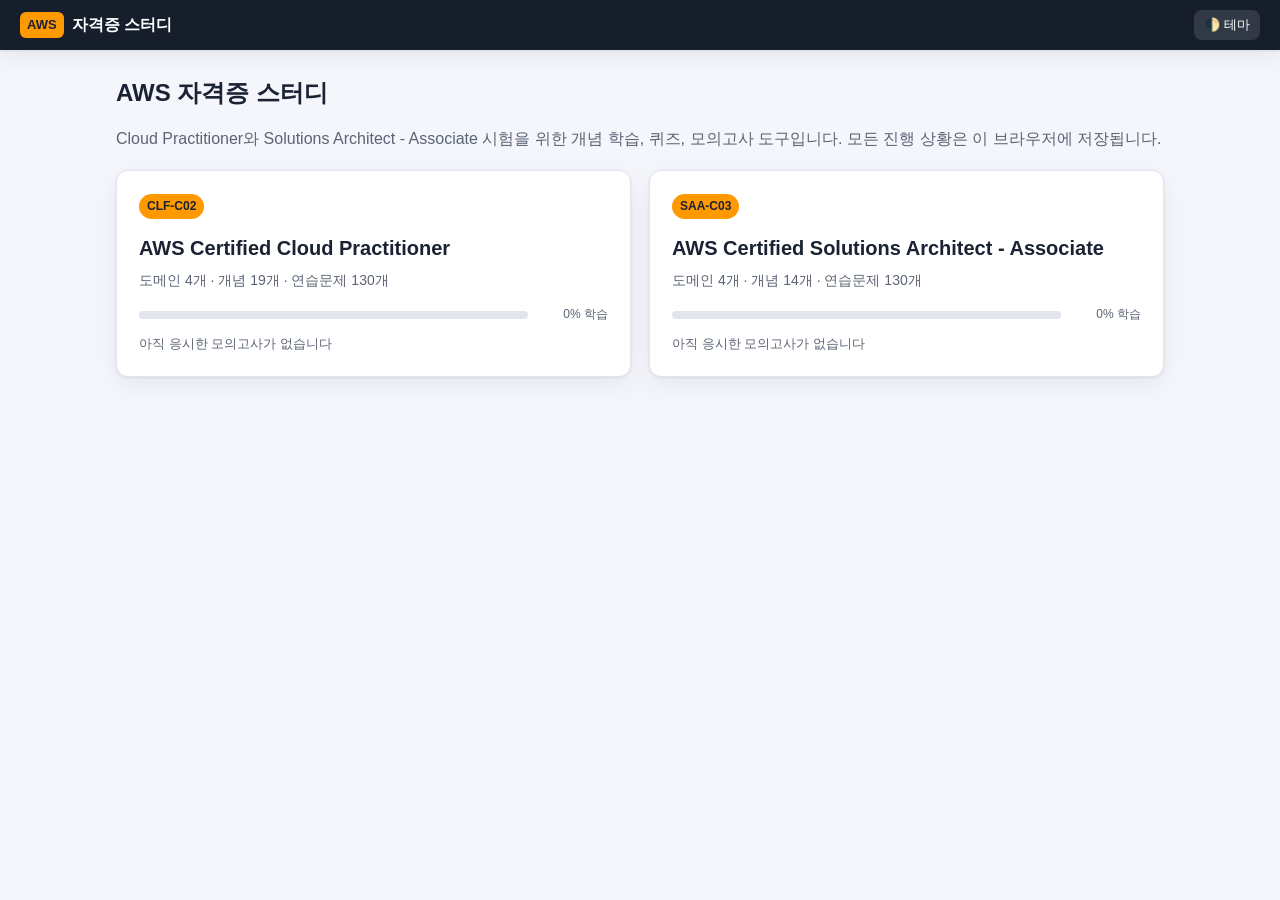
==== index.html @ 77d7de27 "Add AWS certification study app (CLF-C02 / SAA-C03) Concept viewer, quiz engine, and timed mock exam" ====
<!DOCTYPE html>
<html lang="ko">
<head>
<meta charset="UTF-8">
<meta name="viewport" content="width=device-width, initial-scale=1">
<title>AWS 자격증 스터디</title>
<link rel="stylesheet" href="css/style.css">
</head>
<body>
<header id="topbar">
  <a class="brand" href="#/"><span class="logo">AWS</span> 자격증 스터디</a>
  <span class="crumb" id="crumb"></span>
  <span class="spacer"></span>
  <button class="theme-toggle" id="theme-toggle">🌓 테마</button>
</header>
<main id="app"></main>

<script src="js/data/clf-c02.data.js"></script>
<script src="js/data/saa-c03.data.js"></script>
<script src="js/app.js"></script>
</body>
</html>
---- css/style.css ----
:root {
  --bg: #f4f6fb;
  --bg-elev: #ffffff;
  --fg: #1a2233;
  --muted: #5b6474;
  --border: #e1e5ee;
  --accent: #ff9900;
  --accent-fg: #1a2233;
  --accent2: #232f3e;
  --success: #1a7f37;
  --success-bg: #e6f4ea;
  --danger: #c53030;
  --danger-bg: #fdecec;
  --radius: 12px;
  --shadow: 0 1px 3px rgba(20, 25, 40, 0.08), 0 8px 24px rgba(20, 25, 40, 0.06);
  --topbar-bg: #161e2c;
  --topbar-fg: #ffffff;
}

@media (prefers-color-scheme: dark) {
  :root {
    --bg: #12161f;
    --bg-elev: #1a202c;
    --fg: #e7ebf3;
    --muted: #9aa5b6;
    --border: #2b3243;
    --accent: #ffb84d;
    --accent-fg: #12161f;
    --accent2: #e7ebf3;
    --success: #4ade80;
    --success-bg: #123321;
    --danger: #f87171;
    --danger-bg: #3a1616;
    --shadow: 0 1px 3px rgba(0, 0, 0, 0.3), 0 8px 24px rgba(0, 0, 0, 0.35);
  }
}

html[data-theme="light"] {
  --bg: #f4f6fb; --bg-elev: #ffffff; --fg: #1a2233; --muted: #5b6474; --border: #e1e5ee;
  --accent: #ff9900; --accent-fg: #1a2233; --accent2: #232f3e;
  --success: #1a7f37; --success-bg: #e6f4ea; --danger: #c53030; --danger-bg: #fdecec;
  --shadow: 0 1px 3px rgba(20, 25, 40, 0.08), 0 8px 24px rgba(20, 25, 40, 0.06);
}
html[data-theme="dark"] {
  --bg: #12161f; --bg-elev: #1a202c; --fg: #e7ebf3; --muted: #9aa5b6; --border: #2b3243;
  --accent: #ffb84d; --accent-fg: #12161f; --accent2: #e7ebf3;
  --success: #4ade80; --success-bg: #123321; --danger: #f87171; --danger-bg: #3a1616;
  --shadow: 0 1px 3px rgba(0, 0, 0, 0.3), 0 8px 24px rgba(0, 0, 0, 0.35);
}

* { box-sizing: border-box; }
html, body { height: 100%; }
body {
  margin: 0;
  background: var(--bg);
  color: var(--fg);
  font-family: -apple-system, BlinkMacSystemFont, "Segoe UI", "Malgun Gothic", "Apple SD Gothic Neo", Roboto, Helvetica, Arial, sans-serif;
  line-height: 1.55;
}
a { color: inherit; }
button { font-family: inherit; }

#topbar {
  position: sticky; top: 0; z-index: 20;
  display: flex; align-items: center; gap: 12px;
  padding: 10px 20px;
  background: var(--topbar-bg);
  color: var(--topbar-fg);
  box-shadow: var(--shadow);
}
#topbar .brand {
  font-weight: 700; font-size: 16px; text-decoration: none; color: var(--topbar-fg);
  display: flex; align-items: center; gap: 8px;
}
#topbar .brand .logo {
  background: var(--accent); color: #1a2233; font-weight: 800;
  padding: 3px 7px; border-radius: 6px; font-size: 13px;
}
#topbar .crumb { color: #cfd6e4; font-size: 13px; }
#topbar .spacer { flex: 1; }
#topbar .theme-toggle {
  background: rgba(255,255,255,0.12); color: #fff; border: none; border-radius: 8px;
  padding: 6px 10px; cursor: pointer; font-size: 13px;
}
#topbar .theme-toggle:hover { background: rgba(255,255,255,0.22); }

#app { max-width: 1080px; margin: 0 auto; padding: 20px 16px 64px; }

.card {
  background: var(--bg-elev);
  border: 1px solid var(--border);
  border-radius: var(--radius);
  box-shadow: var(--shadow);
  padding: 20px;
}

.grid-2 { display: grid; grid-template-columns: 1fr 1fr; gap: 16px; }
@media (max-width: 720px) { .grid-2 { grid-template-columns: 1fr; } }

.cert-cards { display: grid; grid-template-columns: 1fr 1fr; gap: 18px; margin-top: 18px; }
@media (max-width: 720px) { .cert-cards { grid-template-columns: 1fr; } }
.cert-card {
  display: block; text-decoration: none; color: inherit;
  background: var(--bg-elev); border: 1px solid var(--border); border-radius: var(--radius);
  padding: 22px; box-shadow: var(--shadow); transition: transform .12s ease, box-shadow .12s ease;
}
.cert-card:hover { transform: translateY(-2px); box-shadow: 0 4px 8px rgba(20,25,40,.12), 0 14px 30px rgba(20,25,40,.10); }
.cert-card .code { display:inline-block; background: var(--accent); color: var(--accent-fg); font-weight:700; font-size:12px; padding:3px 8px; border-radius:999px; margin-bottom:10px; }
.cert-card h2 { margin: 4px 0 6px; font-size: 20px; }
.cert-card p { margin: 0; color: var(--muted); font-size: 14px; }

.progress-row { display:flex; align-items:center; gap:10px; margin-top:14px; }
.progress-bar { flex:1; height:8px; background: var(--border); border-radius: 999px; overflow:hidden; }
.progress-bar > span { display:block; height:100%; background: var(--accent); border-radius: 999px; }
.progress-label { font-size:12px; color: var(--muted); min-width:70px; text-align:right; }

.tabs { display:flex; gap:6px; flex-wrap:wrap; border-bottom:1px solid var(--border); margin-bottom:18px; padding-bottom: 0; }
.tabs a {
  text-decoration:none; color: var(--muted); font-size:14px; font-weight:600;
  padding:10px 14px; border-bottom:2px solid transparent; border-radius: 8px 8px 0 0;
}
.tabs a.active { color: var(--fg); border-bottom-color: var(--accent); background: var(--bg-elev); }
.tabs a:hover { color: var(--fg); }

.stat-row { display:flex; gap:14px; flex-wrap:wrap; margin-top: 14px; }
.stat { background: var(--bg-elev); border:1px solid var(--border); border-radius:10px; padding:12px 16px; min-width:120px; flex:1; }
.stat .n { font-size:22px; font-weight:800; }
.stat .l { font-size:12px; color: var(--muted); }

.domain-bars { margin-top:12px; display:flex; flex-direction:column; gap:8px; }
.domain-bar-row { display:flex; align-items:center; gap:10px; font-size:13px; }
.domain-bar-row .name { width:220px; color: var(--muted); flex-shrink:0; }
.domain-bar-row .bar { flex:1; height:10px; background: var(--border); border-radius:999px; overflow:hidden; }
.domain-bar-row .bar > span { display:block; height:100%; background: var(--accent2); }
.domain-bar-row .pct { width:38px; text-align:right; color: var(--muted); }

.layout-sidebar { display:grid; grid-template-columns: 260px 1fr; gap: 20px; align-items:start; }
@media (max-width: 800px) { .layout-sidebar { grid-template-columns: 1fr; } }

.side-nav { background: var(--bg-elev); border:1px solid var(--border); border-radius: var(--radius); padding: 10px; position: sticky; top: 68px; max-height: calc(100vh - 90px); overflow:auto; }
.side-nav .domain-group { margin-bottom: 6px; }
.side-nav .domain-title { font-weight:700; font-size:13px; padding:8px 10px; color: var(--muted); display:flex; justify-content:space-between; }
.side-nav a.task-link {
  display:flex; align-items:center; gap:8px; text-decoration:none; color: var(--fg);
  font-size: 13.5px; padding:7px 10px; border-radius:8px;
}
.side-nav a.task-link:hover { background: var(--bg); }
.side-nav a.task-link.active { background: var(--accent); color: var(--accent-fg); font-weight:600; }
.side-nav .check { width:14px; height:14px; border-radius:50%; border:2px solid var(--border); flex-shrink:0; }
.side-nav a.task-link.read .check { background: var(--success); border-color: var(--success); }

.concept-nav-btns { display:flex; justify-content:space-between; margin-top:22px; gap:10px; }

.key-points { padding-left: 20px; }
.key-points li { margin-bottom: 6px; }
blockquote.example {
  border-left: 3px solid var(--accent); margin: 16px 0; padding: 10px 16px;
  background: var(--bg); border-radius: 0 8px 8px 0; color: var(--muted); font-size: 14px;
}

.btn {
  display:inline-flex; align-items:center; justify-content:center; gap:6px;
  background: var(--accent); color: var(--accent-fg); border:none; border-radius:10px;
  padding: 10px 18px; font-size:14px; font-weight:700; cursor:pointer; text-decoration:none;
}
.btn:hover { filter: brightness(1.05); }
.btn.secondary { background: transparent; color: var(--fg); border:1px solid var(--border); }
.btn.ghost { background: transparent; color: var(--muted); border:none; }
.btn:disabled { opacity:.45; cursor:not-allowed; }
.btn.small { padding:6px 12px; font-size:13px; }
.btn.danger { background: var(--danger); color:#fff; }

label.field { display:block; font-size:13px; color: var(--muted); margin-bottom:6px; font-weight:600; }
select, input[type="text"], input[type="search"] {
  width:100%; padding:9px 12px; border-radius:8px; border:1px solid var(--border);
  background: var(--bg); color: var(--fg); font-size:14px;
}

.q-progress { display:flex; align-items:center; gap:12px; margin-bottom:16px; font-size:13px; color: var(--muted); }
.q-progress .bar { flex:1; height:8px; background: var(--border); border-radius:999px; overflow:hidden; }
.q-progress .bar > span { display:block; height:100%; background: var(--accent); }

.q-type-badge { display:inline-block; font-size:11px; font-weight:700; padding:2px 8px; border-radius:999px; background: var(--border); color: var(--muted); margin-bottom:10px; }
.q-text { font-size:17px; font-weight:600; margin: 4px 0 18px; white-space: pre-wrap; }

.choice-list { display:flex; flex-direction:column; gap:10px; }
.choice {
  display:flex; align-items:flex-start; gap:10px; text-align:left; width:100%;
  padding:12px 14px; border-radius:10px; border:1px solid var(--border); background: var(--bg-elev);
  cursor:pointer; font-size:14.5px; color: var(--fg);
}
.choice:hover { border-color: var(--accent); }
.choice .mark { width:20px; height:20px; border-radius:50%; border:2px solid var(--border); flex-shrink:0; margin-top:1px; display:flex; align-items:center; justify-content:center; font-size:12px; }
.choice.multi .mark { border-radius:5px; }
.choice.selected { border-color: var(--accent); background: color-mix(in srgb, var(--accent) 12%, var(--bg-elev)); }
.choice.selected .mark { background: var(--accent); border-color: var(--accent); color:#1a2233; }
.choice.correct { border-color: var(--success); background: var(--success-bg); }
.choice.correct .mark { background: var(--success); border-color: var(--success); color:#fff; }
.choice.incorrect { border-color: var(--danger); background: var(--danger-bg); }
.choice.incorrect .mark { background: var(--danger); border-color: var(--danger); color:#fff; }
.choice:disabled, .choice[disabled] { cursor:default; }

.explain-box { margin-top:16px; padding:14px 16px; border-radius:10px; background: var(--bg); border:1px solid var(--border); font-size:14px; }
.explain-box .verdict { font-weight:800; margin-bottom:6px; }
.explain-box .verdict.correct { color: var(--success); }
.explain-box .verdict.incorrect { color: var(--danger); }

.session-actions { display:flex; justify-content:flex-end; gap:10px; margin-top:20px; }

.result-hero { text-align:center; padding: 28px 20px; }
.result-hero .score { font-size:48px; font-weight:800; }
.result-hero .pass { color: var(--success); }
.result-hero .fail { color: var(--danger); }
.result-hero .sub { color: var(--muted); margin-top:6px; }

.exam-toolbar { display:flex; align-items:center; gap:14px; margin-bottom:16px; flex-wrap:wrap; }
.exam-toolbar .timer { font-variant-numeric: tabular-nums; font-weight:800; font-size:16px; padding:6px 12px; border-radius:8px; background: var(--bg-elev); border:1px solid var(--border); }
.exam-toolbar .timer.low { color: var(--danger); border-color: var(--danger); }

.qgrid { display:flex; flex-wrap:wrap; gap:6px; margin-bottom:18px; }
.qgrid button {
  width:32px; height:32px; border-radius:7px; border:1px solid var(--border); background: var(--bg-elev);
  color: var(--fg); font-size:12px; cursor:pointer; position:relative;
}
.qgrid button.current { border-color: var(--accent2); box-shadow: 0 0 0 2px var(--accent2) inset; }
.qgrid button.answered { background: var(--accent); color: var(--accent-fg); border-color: var(--accent); }
.qgrid button.flagged::after { content:"\2605"; position:absolute; top:-6px; right:-6px; font-size:11px; color: var(--danger); }

table.review-table, table.domain-table { width:100%; border-collapse: collapse; margin-top: 10px; }
table.domain-table td, table.domain-table th { padding:8px 10px; border-bottom:1px solid var(--border); font-size:13.5px; text-align:left; }

.qa-review { border:1px solid var(--border); border-radius:10px; padding:16px; margin-bottom:14px; }
.qa-review .tag { font-size:11px; font-weight:700; padding:2px 8px; border-radius:999px; }
.qa-review .tag.ok { background: var(--success-bg); color: var(--success); }
.qa-review .tag.bad { background: var(--danger-bg); color: var(--danger); }

.glossary-toolbar { display:flex; gap:10px; margin-bottom:16px; flex-wrap:wrap; }
.glossary-toolbar input { flex:2; min-width:200px; }
.glossary-toolbar select { flex:1; min-width:160px; }
.svc-grid { display:grid; grid-template-columns: repeat(auto-fill, minmax(260px, 1fr)); gap:12px; }
.svc-card { border:1px solid var(--border); border-radius:10px; padding:12px 14px; background: var(--bg-elev); }
.svc-card .name { font-weight:700; font-size:14px; margin-bottom:2px; }
.svc-card .cat { font-size:11px; color: var(--muted); margin-bottom:6px; display:inline-block; }
.svc-card .one { font-size:13px; color: var(--fg); }

.empty-state { text-align:center; padding: 40px 20px; color: var(--muted); }

h1 { font-size: 24px; margin: 4px 0 4px; }
h2 { font-size: 19px; }
h3 { font-size: 16px; }
.muted { color: var(--muted); }
.mt-0 { margin-top: 0; }
.section-title { display:flex; align-items:center; justify-content:space-between; margin-bottom: 6px; }
hr.sep { border:none; border-top:1px solid var(--border); margin: 20px 0; }
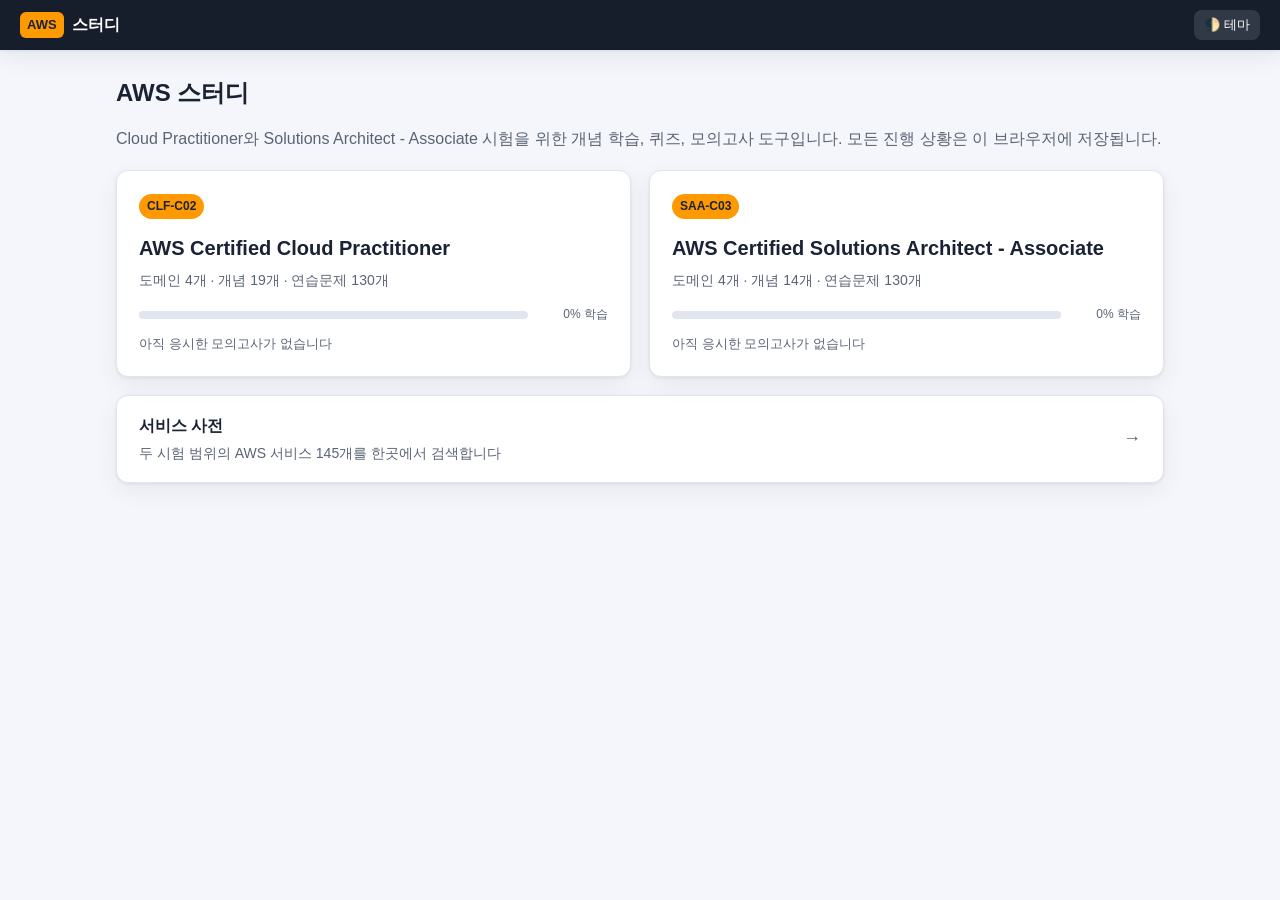
==== commit 6a7dc84a: "Add cross-cert service glossary reachable from home - New top-level #/glossary route that merges bot" ====
--- a/index.html
+++ b/index.html
@@ -3,12 +3,12 @@
 <head>
 <meta charset="UTF-8">
 <meta name="viewport" content="width=device-width, initial-scale=1">
-<title>AWS 자격증 스터디</title>
+<title>AWS 스터디</title>
 <link rel="stylesheet" href="css/style.css">
 </head>
 <body>
 <header id="topbar">
-  <a class="brand" href="#/"><span class="logo">AWS</span> 자격증 스터디</a>
+  <a class="brand" href="#/"><span class="logo">AWS</span> 스터디</a>
   <span class="crumb" id="crumb"></span>
   <span class="spacer"></span>
   <button class="theme-toggle" id="theme-toggle">🌓 테마</button>
--- a/css/style.css
+++ b/css/style.css
@@ -109,6 +109,18 @@
 .cert-card h2 { margin: 4px 0 6px; font-size: 20px; }
 .cert-card p { margin: 0; color: var(--muted); font-size: 14px; }
 
+.home-link {
+  display: flex; align-items: center; gap: 12px; margin-top: 18px;
+  text-decoration: none; color: inherit;
+  background: var(--bg-elev); border: 1px solid var(--border); border-radius: var(--radius);
+  padding: 18px 22px; box-shadow: var(--shadow); transition: transform .12s ease, box-shadow .12s ease;
+}
+.home-link:hover { transform: translateY(-2px); box-shadow: 0 4px 8px rgba(20,25,40,.12), 0 14px 30px rgba(20,25,40,.10); }
+.home-link > div { flex: 1; }
+.home-link b { font-size: 16px; }
+.home-link p { margin: 4px 0 0; color: var(--muted); font-size: 14px; }
+.home-link .arrow { color: var(--muted); font-size: 18px; }
+
 .progress-row { display:flex; align-items:center; gap:10px; margin-top:14px; }
 .progress-bar { flex:1; height:8px; background: var(--border); border-radius: 999px; overflow:hidden; }
 .progress-bar > span { display:block; height:100%; background: var(--accent); border-radius: 999px; }
@@ -241,7 +253,9 @@
 .svc-card { border:1px solid var(--border); border-radius:10px; padding:12px 14px; background: var(--bg-elev); }
 .svc-card .name { font-weight:700; font-size:14px; margin-bottom:2px; }
 .svc-card .cat { font-size:11px; color: var(--muted); margin-bottom:6px; display:inline-block; }
-.svc-card .one { font-size:13px; color: var(--fg); }
+.svc-card .one { font-size:13px; color: var(--fg); margin-top:6px; }
+.svc-card .svc-certs { display:inline-flex; gap:4px; margin-left:6px; vertical-align:middle; }
+.svc-card .svc-certs b { font-size:10px; font-weight:700; padding:2px 6px; border-radius:999px; background: var(--border); color: var(--muted); }
 
 .empty-state { text-align:center; padding: 40px 20px; color: var(--muted); }
 
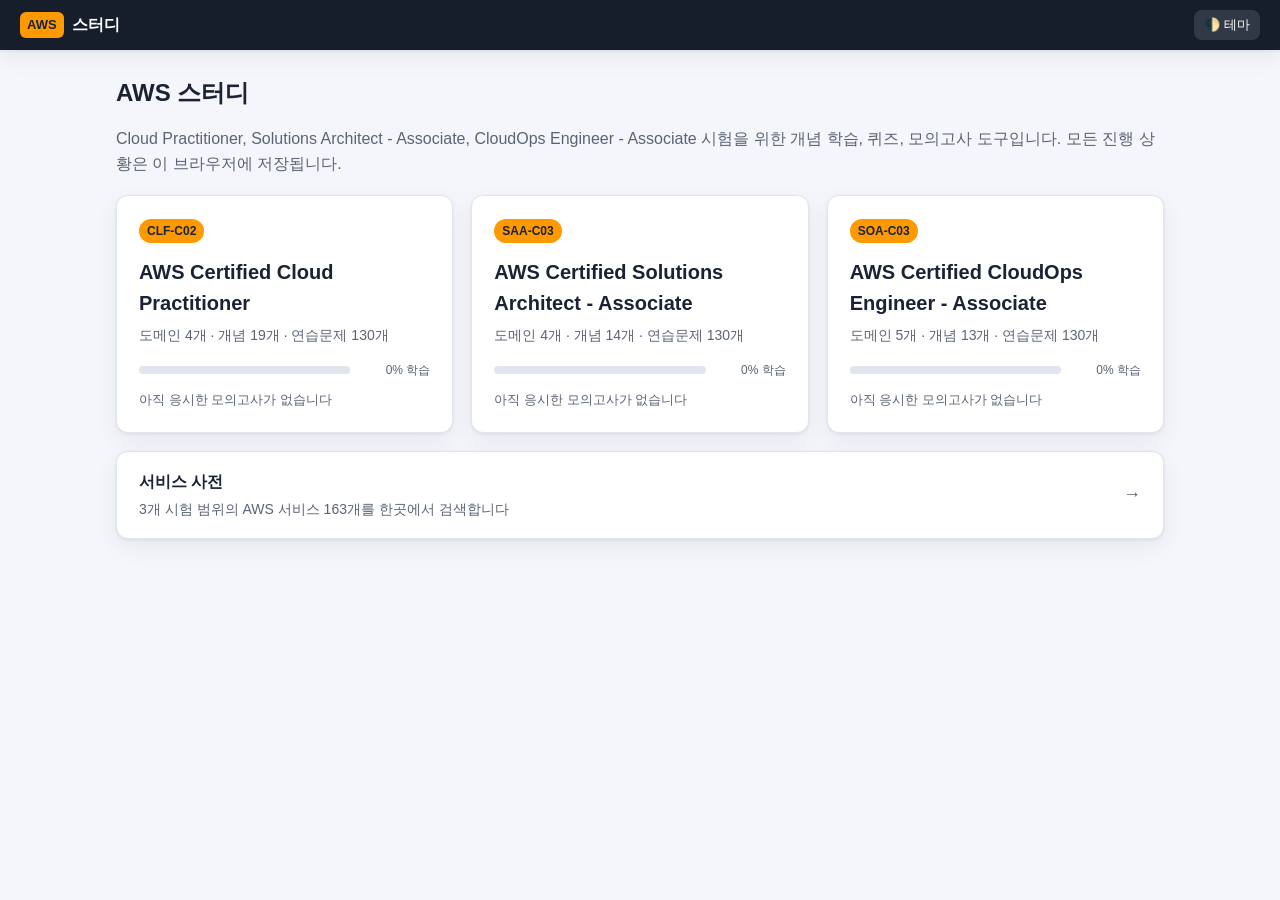
==== commit 7eecd6e4: "Add CloudOps Engineer - Associate (SOA-C03) study track Adds the third certification alongside CLF-C" ====
--- a/index.html
+++ b/index.html
@@ -17,6 +17,7 @@
 
 <script src="js/data/clf-c02.data.js"></script>
 <script src="js/data/saa-c03.data.js"></script>
+<script src="js/data/soa-c03.data.js"></script>
 <script src="js/app.js"></script>
 </body>
 </html>
--- a/css/style.css
+++ b/css/style.css
@@ -97,8 +97,8 @@
 .grid-2 { display: grid; grid-template-columns: 1fr 1fr; gap: 16px; }
 @media (max-width: 720px) { .grid-2 { grid-template-columns: 1fr; } }
 
-.cert-cards { display: grid; grid-template-columns: 1fr 1fr; gap: 18px; margin-top: 18px; }
-@media (max-width: 720px) { .cert-cards { grid-template-columns: 1fr; } }
+.cert-cards { display: grid; grid-template-columns: repeat(auto-fit, minmax(300px, 1fr)); gap: 18px; margin-top: 18px; }
+@media (max-width: 720px) { .cert-cards { grid-template-columns: minmax(0, 1fr); } }
 .cert-card {
   display: block; text-decoration: none; color: inherit;
   background: var(--bg-elev); border: 1px solid var(--border); border-radius: var(--radius);
@@ -146,28 +146,102 @@
 .domain-bar-row .bar > span { display:block; height:100%; background: var(--accent2); }
 .domain-bar-row .pct { width:38px; text-align:right; color: var(--muted); }
 
-.layout-sidebar { display:grid; grid-template-columns: 260px 1fr; gap: 20px; align-items:start; }
-@media (max-width: 800px) { .layout-sidebar { grid-template-columns: 1fr; } }
-
-.side-nav { background: var(--bg-elev); border:1px solid var(--border); border-radius: var(--radius); padding: 10px; position: sticky; top: 68px; max-height: calc(100vh - 90px); overflow:auto; }
+/* minmax(0, 1fr) keeps the content column from being blown out by the
+   min-content width of wide children (e.g. table.compare's min-width) */
+.layout-sidebar { display:grid; grid-template-columns: 260px minmax(0, 1fr); gap: 20px; align-items:start; }
+
+.side-nav { background: var(--bg-elev); border:1px solid var(--border); border-radius: var(--radius); padding: 10px; position: sticky; top: 68px; max-height: calc(100vh - 90px); overflow:auto; min-width: 0; }
 .side-nav .domain-group { margin-bottom: 6px; }
 .side-nav .domain-title { font-weight:700; font-size:13px; padding:8px 10px; color: var(--muted); display:flex; justify-content:space-between; }
 .side-nav a.task-link {
   display:flex; align-items:center; gap:8px; text-decoration:none; color: var(--fg);
   font-size: 13.5px; padding:7px 10px; border-radius:8px;
+  min-width: 0; overflow-wrap: anywhere;
 }
 .side-nav a.task-link:hover { background: var(--bg); }
 .side-nav a.task-link.active { background: var(--accent); color: var(--accent-fg); font-weight:600; }
 .side-nav .check { width:14px; height:14px; border-radius:50%; border:2px solid var(--border); flex-shrink:0; }
 .side-nav a.task-link.read .check { background: var(--success); border-color: var(--success); }
 
-.concept-nav-btns { display:flex; justify-content:space-between; margin-top:22px; gap:10px; }
+.concept-nav-btns { display:flex; flex-wrap:wrap; justify-content:space-between; margin-top:22px; gap:10px; }
+.concept-nav-btns .btn { min-width: 0; max-width: 100%; }
 
 .key-points { padding-left: 20px; }
 .key-points li { margin-bottom: 6px; }
 blockquote.example {
   border-left: 3px solid var(--accent); margin: 16px 0; padding: 10px 16px;
   background: var(--bg); border-radius: 0 8px 8px 0; color: var(--muted); font-size: 14px;
+}
+
+.concept-block { margin-top: 22px; }
+.concept-block h3 {
+  font-size: 14px; margin: 0 0 10px; display: flex; align-items: center; gap: 7px;
+}
+.concept-block h3::before { font-size: 15px; line-height: 1; }
+.compare-block h3::before { content: "⇄"; color: var(--accent); }
+.pitfall-block h3::before { content: "!"; font-weight: 900; color: var(--danger); }
+
+/* the frame lives on the scroll container, not the table: an `overflow` on the
+   table would become the scrollport and break the sticky first column below */
+.table-scroll {
+  overflow-x: auto; -webkit-overflow-scrolling: touch;
+  border: 1px solid var(--border); border-radius: 8px;
+}
+.table-scroll:focus-visible { outline: 2px solid var(--accent); outline-offset: 2px; }
+
+/* scroll affordance: a right-edge fade + a label, only while the table overflows.
+   No left fade — the frozen first column already marks that edge. */
+.table-scroll-wrap { position: relative; }
+.table-scroll-wrap::after {
+  content: ""; position: absolute; top: 1px; bottom: 1px; right: 1px; width: 30px;
+  border-radius: 0 8px 8px 0;
+  background: linear-gradient(to left, var(--bg-elev), transparent);
+  pointer-events: none; opacity: 0; transition: opacity .15s ease;
+}
+.table-scroll-wrap.hint-right::after { opacity: 1; }
+
+.compare-block .scroll-hint { display: none; }
+.compare-block.is-scrollable .scroll-hint {
+  display: inline-block; margin-left: auto; flex-shrink: 0;
+  font-size: 11px; font-weight: 600; color: var(--muted);
+  background: var(--bg); border: 1px solid var(--border);
+  border-radius: 999px; padding: 1px 8px;
+}
+@media (prefers-reduced-motion: reduce) {
+  .table-scroll-wrap::after { transition: none; }
+}
+table.compare {
+  width: 100%; border-collapse: collapse; font-size: 13px; min-width: 480px;
+}
+table.compare th, table.compare td {
+  border-bottom: 1px solid var(--border); padding: 8px 11px; text-align: left; vertical-align: top;
+}
+table.compare thead th { background: var(--bg); font-weight: 700; white-space: nowrap; }
+table.compare tbody th { font-weight: 600; white-space: nowrap; color: var(--fg); }
+table.compare tbody tr:last-child th, table.compare tbody tr:last-child td { border-bottom: none; }
+table.compare td { color: var(--muted); }
+
+/* freeze the row-label column so it stays readable while scrolling sideways */
+table.compare thead th:first-child,
+table.compare tbody th { position: sticky; left: 0; }
+table.compare tbody th { z-index: 1; background: var(--bg-elev); }
+table.compare thead th:first-child { z-index: 2; }
+/* separator only while the column is actually frozen; border-collapse drops
+   borders on sticky cells, hence the inset shadow */
+.compare-block.is-scrollable table.compare thead th:first-child,
+.compare-block.is-scrollable table.compare tbody th { box-shadow: inset -1px 0 0 var(--border); }
+
+.pitfall-block ul {
+  list-style: none; padding: 0; margin: 0;
+  border: 1px solid var(--border); border-radius: 8px; background: var(--bg);
+}
+.pitfall-block li {
+  padding: 9px 13px 9px 30px; font-size: 13.5px; position: relative;
+  border-bottom: 1px solid var(--border);
+}
+.pitfall-block li:last-child { border-bottom: none; }
+.pitfall-block li::before {
+  content: "△"; position: absolute; left: 11px; top: 9px; color: var(--danger); font-size: 12px;
 }
 
 .btn {
@@ -266,3 +340,44 @@
 .mt-0 { margin-top: 0; }
 .section-title { display:flex; align-items:center; justify-content:space-between; margin-bottom: 6px; }
 hr.sep { border:none; border-top:1px solid var(--border); margin: 20px 0; }
+
+/* ---------- responsive ---------- */
+@media (max-width: 800px) {
+  .layout-sidebar { grid-template-columns: minmax(0, 1fr); }
+  /* the concept text comes first; the task list becomes a plain block below it
+     so it no longer sits above the lesson as a full-height nested scroll box */
+  .layout-sidebar > .card { order: 1; }
+  .layout-sidebar > .side-nav { order: 2; position: static; top: auto; max-height: none; overflow: visible; }
+}
+
+@media (max-width: 560px) {
+  #topbar { padding: 10px 14px; gap: 8px; }
+  #topbar .brand { flex-shrink: 0; }
+  #topbar .crumb { min-width: 0; overflow: hidden; text-overflow: ellipsis; white-space: nowrap; }
+
+  #app { padding: 16px 12px 56px; }
+  .card { padding: 16px 14px; }
+
+  .tabs a { padding: 9px 10px; font-size: 13.5px; }
+
+  /* stack the prev/next buttons: their labels are full task titles */
+  .concept-nav-btns { flex-direction: column; }
+  .concept-nav-btns .btn { width: 100%; }
+  .concept-nav-btns > span:empty { display: none; }
+
+  table.compare { min-width: 420px; }
+  /* the frozen column must not eat the screen: labels like
+     "Glacier Flexible Retrieval" are 196px wide when kept on one line */
+  table.compare thead th:first-child,
+  table.compare tbody th {
+    white-space: normal; min-width: 96px; max-width: 112px;
+  }
+
+  .domain-bar-row { flex-wrap: wrap; }
+  .domain-bar-row .name { width: 100%; }
+
+  .stat { min-width: 100px; }
+  .result-hero { padding: 22px 14px; }
+  .result-hero .score { font-size: 38px; }
+  .svc-grid { grid-template-columns: minmax(0, 1fr); }
+}
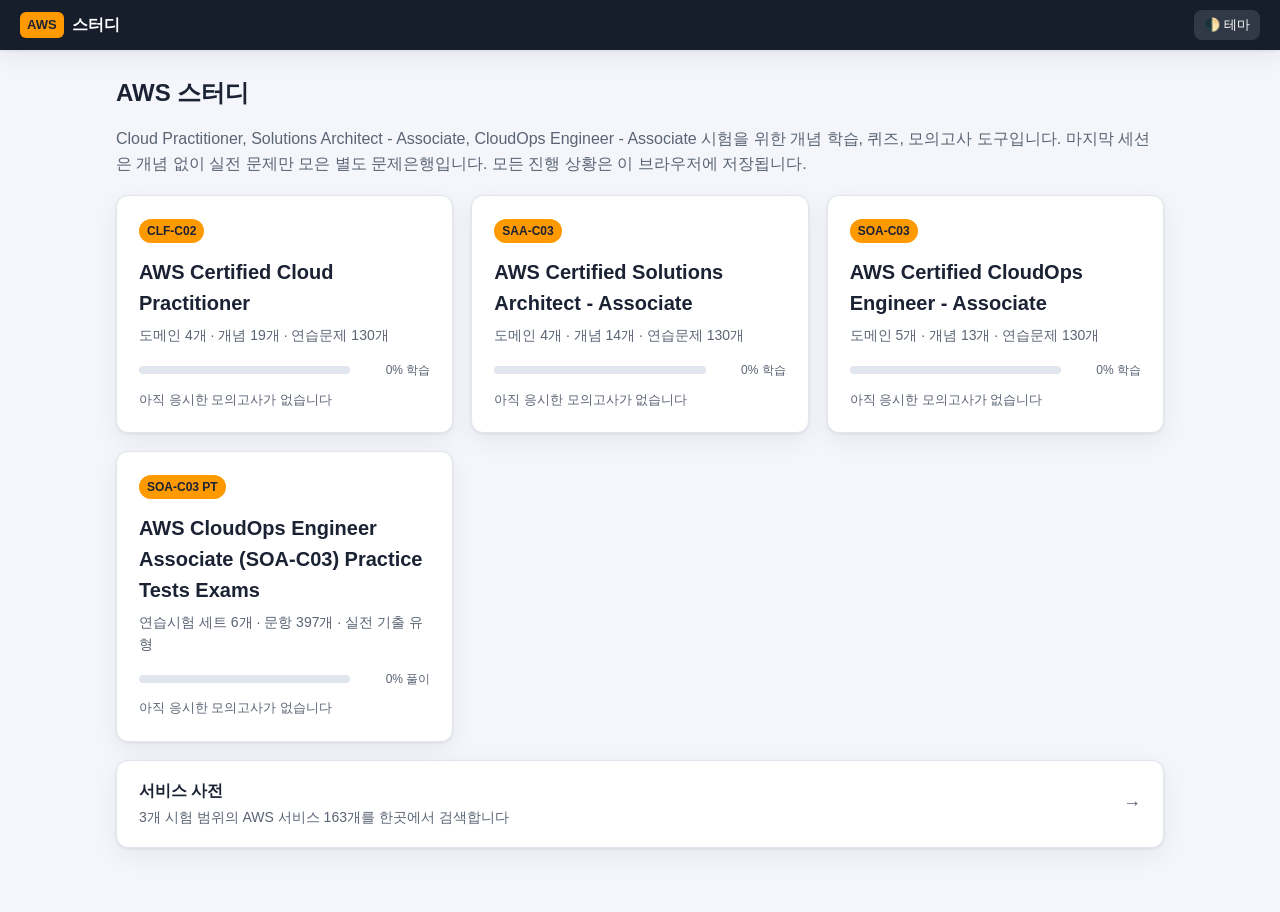
==== commit 1994da6c: "Add SOA-C03 practice-test question bank with Korean translations Adds a fourth study track: the Dite" ====
--- a/index.html
+++ b/index.html
@@ -18,6 +18,8 @@
 <script src="js/data/clf-c02.data.js"></script>
 <script src="js/data/saa-c03.data.js"></script>
 <script src="js/data/soa-c03.data.js"></script>
+<script src="js/data/soa-c03-pt.data.js"></script>
+<script src="js/data/soa-c03-pt.ko.data.js"></script>
 <script src="js/app.js"></script>
 </body>
 </html>
--- a/css/style.css
+++ b/css/style.css
@@ -268,6 +268,41 @@
 
 .q-type-badge { display:inline-block; font-size:11px; font-weight:700; padding:2px 8px; border-radius:999px; background: var(--border); color: var(--muted); margin-bottom:10px; }
 .q-text { font-size:17px; font-weight:600; margin: 4px 0 18px; white-space: pre-wrap; }
+.q-text .q-no {
+  display:inline-block; font-size:11px; font-weight:700; color: var(--muted);
+  border:1px solid var(--border); border-radius:999px; padding:1px 7px; margin-right:8px; vertical-align:2px;
+}
+/* 원본 문제은행의 인라인 코드(`백틱`)와 도표 이미지 */
+code {
+  font-family: ui-monospace, SFMono-Regular, Menlo, Consolas, monospace;
+  font-size:.9em; padding:1px 5px; border-radius:5px;
+  background: color-mix(in srgb, var(--accent) 14%, transparent); border:1px solid var(--border);
+}
+/* 영어 원문 병기 */
+.q-text-alt {
+  font-size:14px; font-weight:400; color: var(--muted); line-height:1.6;
+  margin: -10px 0 18px; padding-left:12px; border-left:2px solid var(--border);
+}
+.choice-alt { font-size:12.5px; color: var(--muted); margin-top:5px; line-height:1.55; font-weight:400; }
+
+/* 표시 언어 전환 */
+.lang-switch { display:inline-flex; border:1px solid var(--border); border-radius:8px; overflow:hidden; flex-shrink:0; }
+.lang-switch button {
+  padding:5px 10px; font-size:12px; font-weight:600; border:0; cursor:pointer;
+  background: var(--bg); color: var(--muted); white-space:nowrap;
+}
+.lang-switch button + button { border-left:1px solid var(--border); }
+.lang-switch button:hover { color: var(--fg); }
+.lang-switch button.active { background: var(--accent); color: var(--accent-fg); }
+.lang-field { margin-top:16px; }
+
+.q-images { display:flex; flex-direction:column; gap:10px; margin: 0 0 18px; }
+.q-images img {
+  max-width:100%; height:auto; border-radius:10px; border:1px solid var(--border);
+  background:#fff; display:block;
+}
+.choice .q-images { margin: 8px 0 0; }
+.qa-review .q-images { margin: 8px 0 10px; }
 
 .choice-list { display:flex; flex-direction:column; gap:10px; }
 .choice {
@@ -276,6 +311,7 @@
   cursor:pointer; font-size:14.5px; color: var(--fg);
 }
 .choice:hover { border-color: var(--accent); }
+.choice > span:last-child { flex:1; min-width:0; display:block; }
 .choice .mark { width:20px; height:20px; border-radius:50%; border:2px solid var(--border); flex-shrink:0; margin-top:1px; display:flex; align-items:center; justify-content:center; font-size:12px; }
 .choice.multi .mark { border-radius:5px; }
 .choice.selected { border-color: var(--accent); background: color-mix(in srgb, var(--accent) 12%, var(--bg-elev)); }
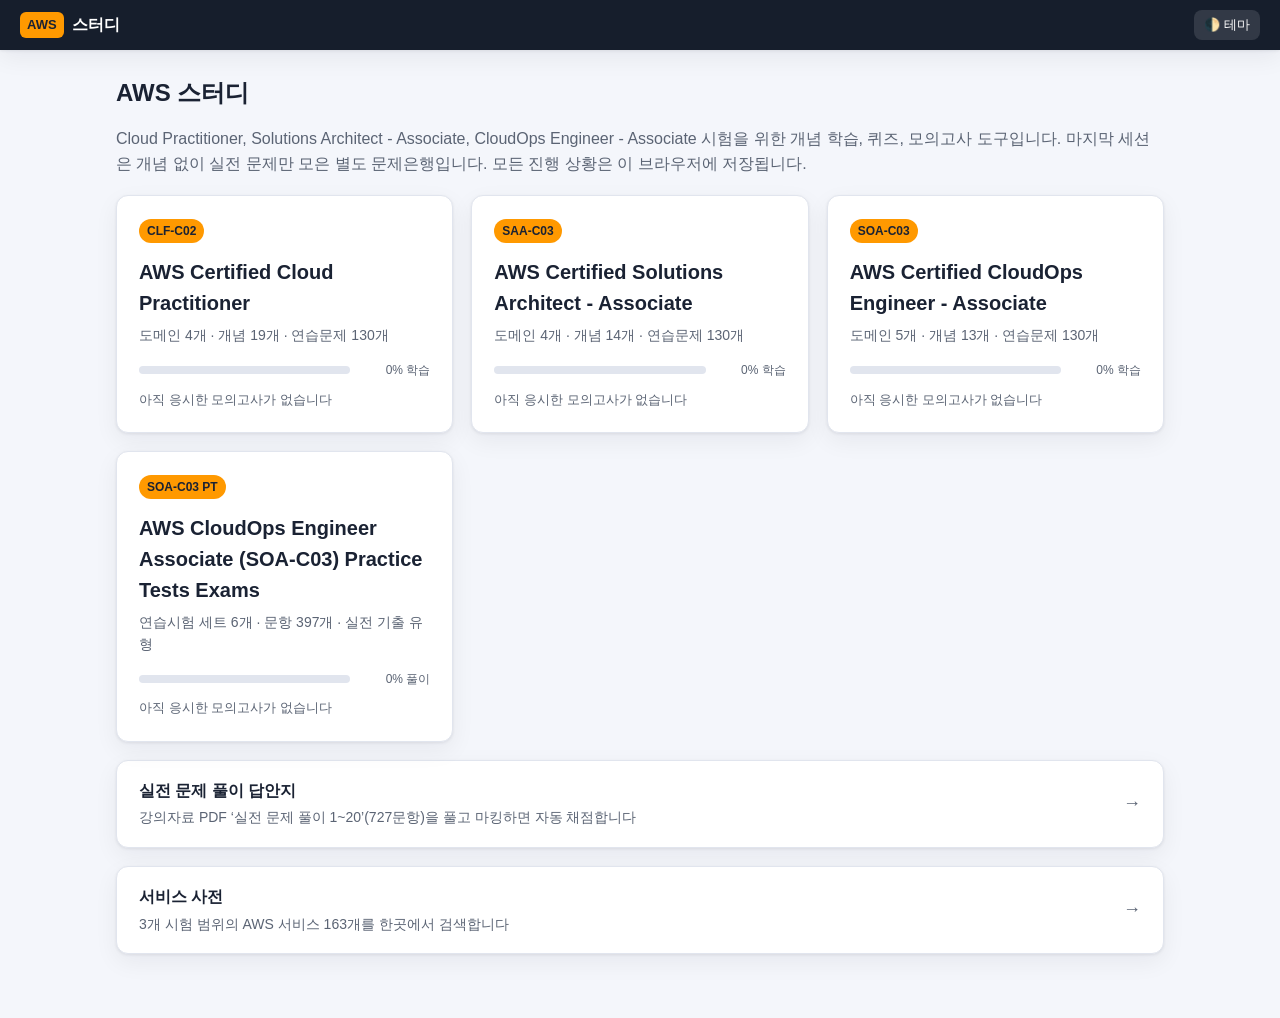
==== commit 1de96c40: "Add CLF-C02 answer-sheet grading page '실전 문제 풀이 1~20' 강의자료 PDF를 보며 문제를 풀고 앱에는 마킹만 하는 답안지(OMR) 화면을 #/" ====
--- a/index.html
+++ b/index.html
@@ -20,6 +20,7 @@
 <script src="js/data/soa-c03.data.js"></script>
 <script src="js/data/soa-c03-pt.data.js"></script>
 <script src="js/data/soa-c03-pt.ko.data.js"></script>
+<script src="js/data/clf-omr.data.js"></script>
 <script src="js/app.js"></script>
 </body>
 </html>
--- a/css/style.css
+++ b/css/style.css
@@ -417,3 +417,90 @@
   .result-hero .score { font-size: 38px; }
   .svc-grid { grid-template-columns: minmax(0, 1fr); }
 }
+
+/* ---------- 실전 문제 풀이 답안지(OMR) ---------- */
+.omr-sets { display: grid; grid-template-columns: repeat(auto-fill, minmax(240px, 1fr)); gap: 14px; margin-top: 18px; }
+.omr-set-card {
+  display: flex; flex-direction: column; gap: 6px; min-height: 118px;
+  text-decoration: none; color: inherit;
+  background: var(--bg-elev); border: 1px solid var(--border); border-radius: var(--radius);
+  padding: 16px 18px; box-shadow: var(--shadow); transition: transform .12s ease, box-shadow .12s ease;
+}
+.omr-set-card:hover { transform: translateY(-2px); box-shadow: 0 4px 8px rgba(20,25,40,.12), 0 14px 30px rgba(20,25,40,.10); }
+.omr-set-card b { font-size: 16px; }
+.omr-set-card .omr-meta { font-size: 13px; }
+.omr-set-card .omr-status { margin-top: auto; display: flex; align-items: baseline; gap: 8px; flex-wrap: wrap; font-size: 13px; }
+.omr-score { font-size: 20px; font-weight: 700; }
+.omr-score.ok { color: var(--success); }
+.omr-score.ng { color: var(--danger); }
+
+.omr-back { display: inline-block; margin-bottom: 6px; color: var(--muted); text-decoration: none; font-size: 14px; }
+.omr-back:hover { color: var(--fg); }
+
+.omr-toolbar {
+  display: flex; align-items: center; gap: 12px; flex-wrap: wrap;
+  background: var(--bg-elev); border: 1px solid var(--border); border-radius: var(--radius);
+  padding: 12px 16px; box-shadow: var(--shadow); margin: 16px 0 10px;
+}
+.omr-toolbar.sticky { position: sticky; top: 8px; z-index: 5; }
+.omr-progress { margin: 0; flex: 1 1 180px; }
+.omr-only-wrong { display: flex; align-items: center; gap: 6px; font-size: 14px; color: var(--muted); cursor: pointer; }
+.omr-hint { font-size: 13px; margin: 0 0 12px; }
+.omr-legend { display: flex; gap: 16px; font-size: 13px; color: var(--muted); margin-bottom: 10px; }
+.omr-legend i { display: inline-block; width: 14px; height: 14px; border-radius: 50%; vertical-align: -2px; margin-right: 5px; }
+.omr-legend .lg-answer { background: var(--success); }
+.omr-legend .lg-wrong { background: var(--danger); }
+
+.omr-result { display: flex; align-items: center; gap: 20px; flex-wrap: wrap; margin-bottom: 4px; }
+.omr-result.ok { border-color: var(--success); }
+.omr-result.ng { border-color: var(--danger); }
+.omr-result-score { display: flex; flex-direction: column; line-height: 1.1; }
+.omr-result-score b { font-size: 34px; }
+.omr-result.ok .omr-result-score b { color: var(--success); }
+.omr-result.ng .omr-result-score b { color: var(--danger); }
+.omr-result-score span { font-size: 13px; color: var(--muted); margin-top: 4px; }
+.omr-result p { margin: 2px 0 0; font-size: 13px; }
+.omr-result-actions { margin-left: auto; }
+
+.omr-sheet { display: grid; grid-template-columns: repeat(auto-fill, minmax(290px, 1fr)); gap: 8px 14px; }
+.omr-row {
+  display: flex; align-items: center; gap: 8px; min-width: 0;
+  border: 1px solid transparent; border-radius: 10px; padding: 4px 8px;
+  background: var(--bg-elev);
+}
+.omr-num { width: 26px; text-align: right; font-variant-numeric: tabular-nums; color: var(--muted); font-size: 14px; flex-shrink: 0; }
+.omr-bubbles { display: flex; gap: 5px; }
+.omr-bubble {
+  width: 28px; height: 28px; border-radius: 50%; flex-shrink: 0;
+  border: 1.5px solid var(--border); background: transparent; color: var(--muted);
+  font: inherit; font-size: 13px; font-weight: 600; cursor: pointer;
+  display: flex; align-items: center; justify-content: center;
+  transition: background .1s ease, border-color .1s ease, color .1s ease;
+}
+.omr-bubble:hover:not(:disabled) { border-color: var(--accent); color: var(--fg); }
+.omr-bubble.marked { background: var(--accent); border-color: var(--accent); color: var(--accent-fg); }
+.omr-bubble:disabled { cursor: default; }
+.omr-tag {
+  font-size: 11px; font-weight: 700; color: var(--muted);
+  border: 1px solid var(--border); border-radius: 999px; padding: 0 6px; flex-shrink: 0;
+}
+.omr-flag { margin-left: auto; padding-left: 4px; font-size: 15px; font-weight: 700; flex-shrink: 0; }
+.omr-row.is-ok { background: var(--success-bg); }
+.omr-row.is-ok .omr-flag { color: var(--success); }
+.omr-row.is-ng { background: var(--danger-bg); }
+.omr-row.is-ng .omr-flag { color: var(--danger); }
+.omr-bubble.is-answer { border-color: var(--success); color: var(--success); background: transparent; }
+.omr-bubble.is-answer.marked { background: var(--success); border-color: var(--success); color: #fff; }
+.omr-bubble.is-wrong { background: var(--danger); border-color: var(--danger); color: #fff; text-decoration: line-through; }
+.omr-sheet.only-wrong .omr-row.is-ok { display: none; }
+
+@media (max-width: 560px) {
+  .omr-sheet { grid-template-columns: minmax(0, 1fr); }
+  .omr-toolbar { padding: 10px 12px; gap: 8px; }
+  .omr-toolbar.sticky { top: 0; }
+  /* 좁은 화면에서는 진행률 줄과 버튼 줄을 나눈다. */
+  .omr-progress { flex: 1 0 100%; }
+  .omr-toolbar .btn { flex: 1 1 auto; }
+  .omr-num { width: 22px; }
+  .omr-bubble { width: 30px; height: 30px; }
+}
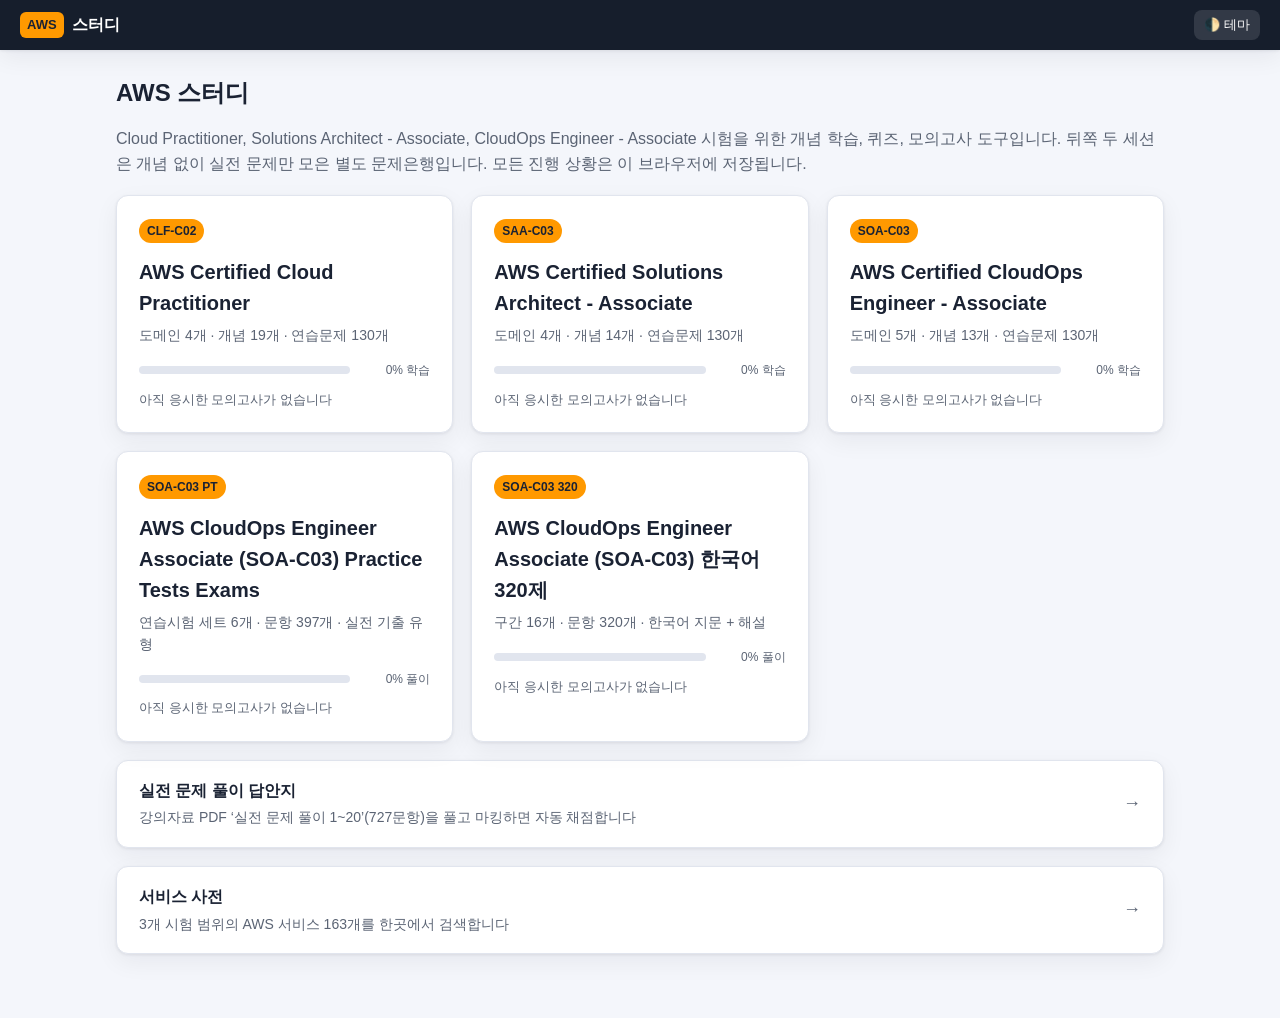
==== commit e8ae37bd: "Add SOA-C03 Korean 320-question bank from the 문제풀이 툴 Extract the 320 questions embedded in SOA-C03_문" ====
--- a/index.html
+++ b/index.html
@@ -20,6 +20,7 @@
 <script src="js/data/soa-c03.data.js"></script>
 <script src="js/data/soa-c03-pt.data.js"></script>
 <script src="js/data/soa-c03-pt.ko.data.js"></script>
+<script src="js/data/soa-c03-dump.data.js"></script>
 <script src="js/data/clf-omr.data.js"></script>
 <script src="js/app.js"></script>
 </body>
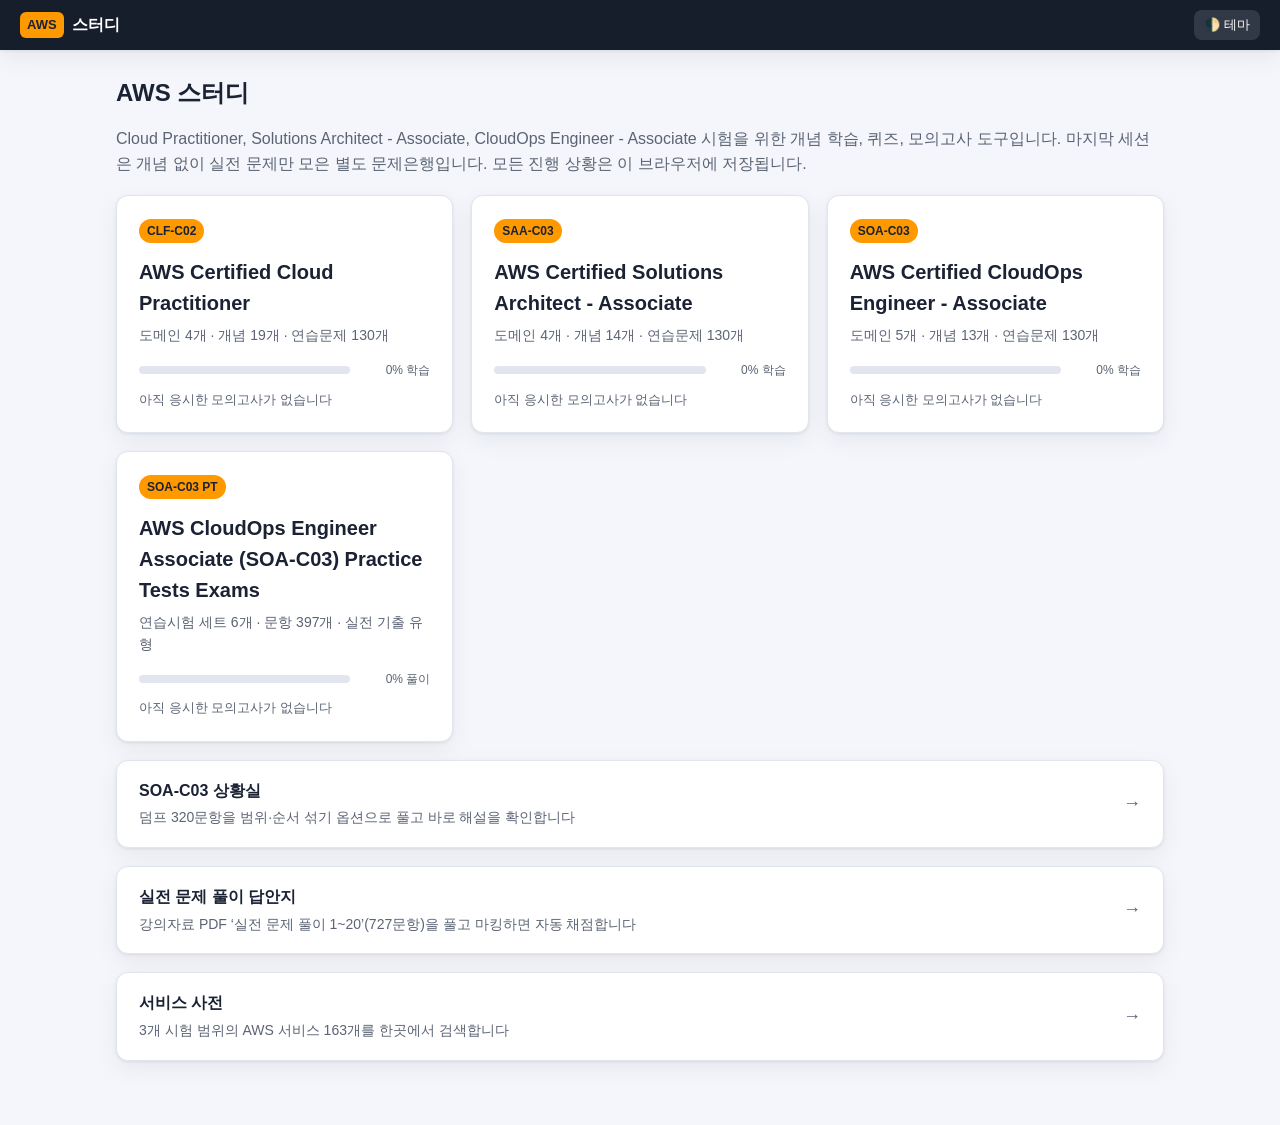
==== commit e902bc8f: "Replace the SOA-C03 bank track with a port of the standalone tool Drop the soadump cert track added " ====
--- a/index.html
+++ b/index.html
@@ -20,7 +20,7 @@
 <script src="js/data/soa-c03.data.js"></script>
 <script src="js/data/soa-c03-pt.data.js"></script>
 <script src="js/data/soa-c03-pt.ko.data.js"></script>
-<script src="js/data/soa-c03-dump.data.js"></script>
+<script src="js/data/soa-tool.data.js"></script>
 <script src="js/data/clf-omr.data.js"></script>
 <script src="js/app.js"></script>
 </body>
--- a/css/style.css
+++ b/css/style.css
@@ -504,3 +504,121 @@
   .omr-num { width: 22px; }
   .omr-bubble { width: 30px; height: 30px; }
 }
+
+/* ---------- SOA-C03 상황실 (#/soatool) ---------- */
+/* 원본 도구의 화면 구성을 그대로 옮기되, 색은 전부 앱 테마 변수를 쓴다. */
+.tool-statusbar {
+  display:flex; align-items:center; gap:8px; margin-bottom:18px;
+  padding:8px 12px; border:1px solid var(--border); border-radius:8px;
+  background: var(--bg-elev); color: var(--muted);
+  font-size:12px; font-weight:700; letter-spacing:.04em;
+  font-family: ui-monospace, SFMono-Regular, Menlo, Consolas, monospace;
+}
+.tool-dot { width:8px; height:8px; border-radius:50%; background: var(--accent); flex-shrink:0; }
+.tool-fill { flex:1; }
+.tool-note { font-size:12.5px; margin-top:14px; }
+
+/* 설정 화면 */
+.tool-range { display:flex; align-items:center; gap:10px; flex-wrap:wrap; margin-bottom:12px; }
+.tool-num {
+  width:96px; padding:9px 12px; font-size:15px; font-weight:700;
+  border:1px solid var(--border); border-radius:8px;
+  background: var(--bg); color: var(--fg);
+  font-family: ui-monospace, SFMono-Regular, Menlo, Consolas, monospace;
+}
+.tool-tilde { color: var(--muted); font-weight:700; }
+.tool-count { color: var(--muted); font-size:13px; font-weight:600; }
+.tool-btnrow { display:flex; gap:8px; flex-wrap:wrap; margin-bottom:8px; }
+.tool-btnrow-end { margin:18px 0 0; }
+.tool-field2 { margin-top:18px; }
+.tool-go { margin-top:18px; width:100%; }
+.tool-toggles { display:flex; gap:10px; flex-wrap:wrap; }
+.tool-toggle {
+  flex:1; min-width:220px; display:flex; align-items:center; gap:10px; text-align:left;
+  padding:12px 14px; border:1px solid var(--border); border-radius:10px;
+  background: var(--bg); color: var(--fg); cursor:pointer; font:inherit;
+}
+.tool-toggle:hover { border-color: var(--accent); }
+.tool-switch {
+  width:38px; height:22px; border-radius:11px; flex-shrink:0; position:relative;
+  background: var(--border); transition: background .15s;
+}
+.tool-switch::after {
+  content:""; position:absolute; top:3px; left:3px; width:16px; height:16px;
+  border-radius:50%; background: var(--bg-elev); transition: transform .15s;
+}
+.tool-toggle.on { border-color: var(--accent); }
+.tool-toggle.on .tool-switch { background: var(--accent); }
+.tool-toggle.on .tool-switch::after { transform: translateX(16px); }
+.tool-tlabel { font-size:14px; font-weight:600; line-height:1.35; }
+.tool-tlabel small { display:block; font-weight:400; font-size:12px; color: var(--muted); }
+
+/* LED 진행 표시 */
+.tool-ledstrip {
+  display:flex; flex-wrap:wrap; gap:3px; margin-bottom:18px;
+  padding:8px 10px; border:1px solid var(--border); border-radius:8px; background: var(--bg-elev);
+}
+.tool-led {
+  width:8px; height:14px; padding:0; border:none; border-radius:2px; flex:none; cursor:pointer;
+  background: var(--border); transition: background .15s, transform .15s;
+}
+.tool-led:hover { transform: scaleY(1.2); }
+.tool-led.correct { background: var(--success); }
+.tool-led.wrong { background: var(--danger); }
+.tool-led.current { background: var(--accent); transform: scaleY(1.15); }
+
+/* 풀이 화면 */
+.tool-grid { display:grid; grid-template-columns: minmax(0,1fr) 320px; gap:18px; align-items:start; }
+.tool-qmeta {
+  display:flex; justify-content:space-between; gap:10px; flex-wrap:wrap;
+  font-size:12.5px; font-weight:700; color: var(--muted);
+  font-family: ui-monospace, SFMono-Regular, Menlo, Consolas, monospace;
+}
+.tool-qtext { font-size:16px; font-weight:600; margin:12px 0 8px; white-space: pre-wrap; word-break: keep-all; }
+.tool-hint { font-size:12.5px; color: var(--muted); margin-bottom:14px; white-space: pre-wrap; }
+.tool-optlist { display:flex; flex-direction:column; gap:10px; }
+.tool-opt {
+  display:flex; align-items:flex-start; gap:12px; text-align:left; width:100%;
+  padding:12px 14px; border:1px solid var(--border); border-radius:10px;
+  background: var(--bg-elev); color: var(--fg); cursor:pointer; font:inherit; line-height:1.55;
+}
+.tool-opt:hover:not(.locked) { border-color: var(--accent); }
+.tool-opt .tool-mark {
+  width:24px; height:24px; flex-shrink:0; border-radius:6px; border:1px solid var(--border);
+  display:flex; align-items:center; justify-content:center;
+  font-size:12px; font-weight:700; color: var(--muted); background: var(--bg);
+}
+.tool-otext { flex:1; min-width:0; word-break: keep-all; }
+.tool-opt.selected { border-color: var(--accent); background: color-mix(in srgb, var(--accent) 12%, var(--bg-elev)); }
+.tool-opt.selected .tool-mark { background: var(--accent); border-color: var(--accent); color: var(--accent-fg); }
+.tool-opt.locked { cursor:default; }
+.tool-opt.correct { border-color: var(--success); background: var(--success-bg); }
+.tool-opt.correct .tool-mark { background: var(--success); border-color: var(--success); color:#fff; }
+.tool-opt.incorrect { border-color: var(--danger); background: var(--danger-bg); }
+.tool-opt.incorrect .tool-mark { background: var(--danger); border-color: var(--danger); color:#fff; }
+.tool-banner {
+  margin-top:16px; padding:12px 14px; border-radius:10px; font-weight:700; font-size:14px;
+}
+.tool-banner.good { background: var(--success-bg); color: var(--success); }
+.tool-banner.bad { background: var(--danger-bg); color: var(--danger); }
+.tool-actions { display:flex; gap:8px; flex-wrap:wrap; justify-content:flex-end; margin-top:18px; }
+.tool-side { position: sticky; top:76px; }
+.tool-placeholder { color: var(--muted); font-size:13px; margin:8px 0 0; }
+.tool-explain { font-size:13.5px; line-height:1.7; margin-top:8px; white-space: pre-wrap; word-break: keep-all; }
+
+/* 결과 화면 */
+.tool-hero { text-align:center; padding:28px 20px; }
+.tool-pct { font-size:52px; font-weight:800; line-height:1.1; color: var(--accent); }
+.tool-frac { color: var(--muted); font-size:14px; margin-top:6px; }
+.tool-wronglist { display:flex; flex-wrap:wrap; gap:6px; margin-top:8px; }
+.tool-wtag {
+  padding:4px 9px; border-radius:6px; font-size:12.5px; font-weight:700;
+  background: var(--danger-bg); color: var(--danger);
+  font-family: ui-monospace, SFMono-Regular, Menlo, Consolas, monospace;
+}
+.tool-none { margin:8px 0 0; font-size:13px; }
+
+@media (max-width: 900px) {
+  .tool-grid { grid-template-columns: 1fr; }
+  .tool-side { position: static; }
+}
